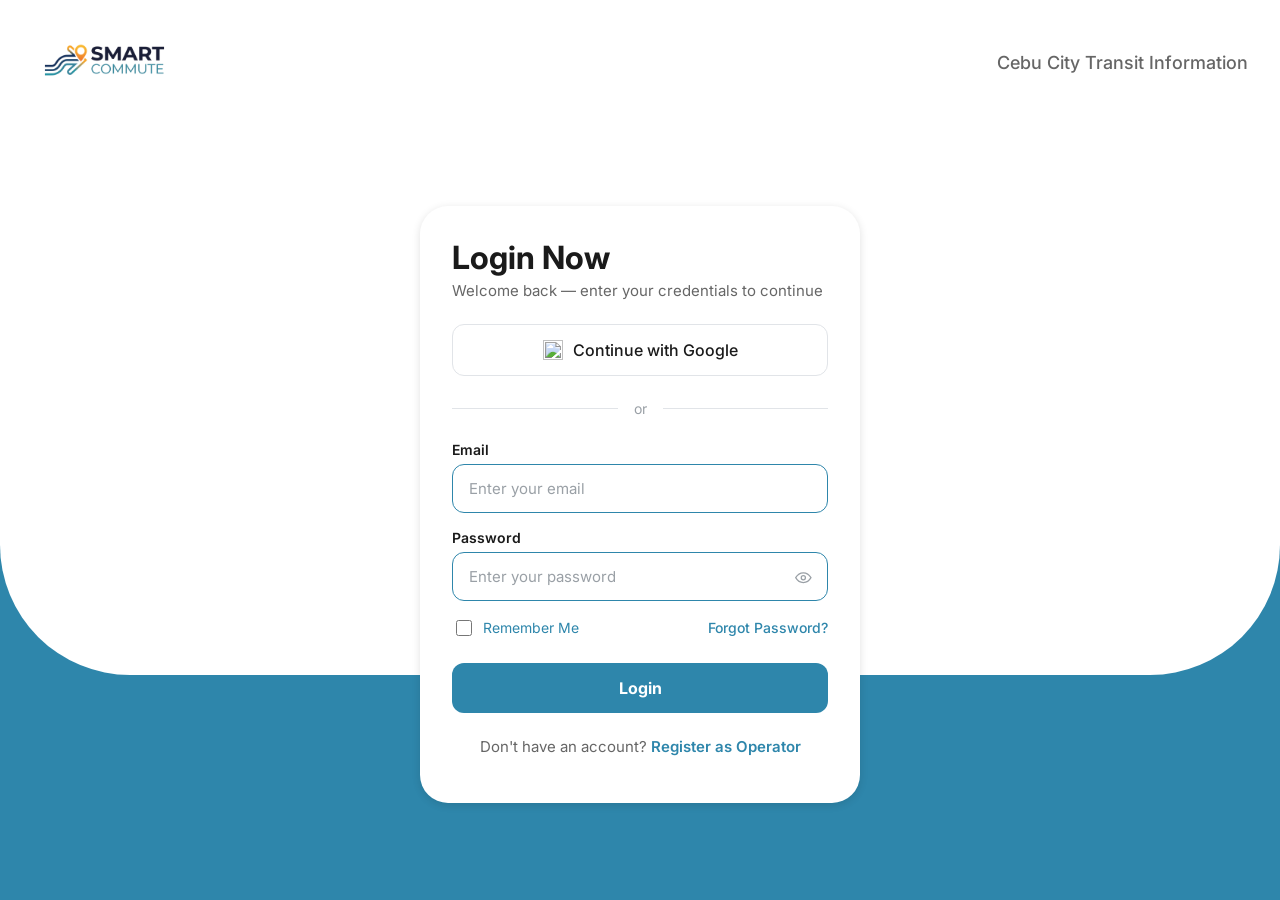
==== web_portal/index.html @ 628d9b02 "Login and Register for app and web updates" ====
<!DOCTYPE html>
<html lang="en">
<head>
  <meta charset="UTF-8" />
  <meta name="viewport" content="width=device-width, initial-scale=1.0" />
  <title>Smart Commute — Web Portal</title>

  <link rel="stylesheet" href="css/theme.css" />
  <link rel="stylesheet" href="css/components.css" />
  <link rel="stylesheet" href="css/layout.css" />
  <link rel="stylesheet" href="css/modal.css" />
</head>
<body>
  <!-- The mock router (js/router.js) renders the current screen into here. -->
  <div id="app"></div>

  <!-- Constants + Francis (Velez) auth mocks — never inlined in index.html -->
  <script src="js/constants/icons.js"></script>
  <script src="js/services/authModule.js"></script>

  <!-- Reusable builders first -->
  <script src="js/components.js"></script>
  <script src="js/router.js"></script>
  <script src="js/modal.js"></script>

  <!-- Each view file self-registers with Router.register(...) when loaded.
       Forgot Password + Verify OTP are a popup (js/modal.js), not routes —
       see js/views/authPopup.js, opened from login.js. -->
  <script src="js/views/login.js"></script>
  <script src="js/views/register.js"></script>
  <script src="js/views/authPopup.js"></script>

  <!-- Shared helpers + Router.start() — must load last -->
  <script src="js/main.js"></script>
</body>
</html>
---- web_portal/css/theme.css ----
/* css/theme.css
 *
 * Emae D. Calonia — E1. Visual Style Guide, ported to CSS custom properties.
 * Source: SmartCommute_System_Layout.docx §E1 (config/theme_config.dart + css/main.css)
 *
 * This is the single source of truth for color / type / radius / spacing /
 * shadow tokens across the web portal. Component and layout CSS should
 * reference var(--...) here rather than hard-coding values.
 */

@font-face {
  font-family: 'Inter';
  src: url('../assets/fonts/InterVariable.ttf') format('truetype-variations');
  font-weight: 100 900; /* variable font: one file covers every weight we use */
  font-style: normal;
  font-display: swap;
}

:root {
  /* --- Color tokens ---
     Pixel-sampled directly from Web_Login.png / Web_Forgot_Password.png /
     Web_Enter_OTP.png / Web_Error.png / the source logo file — not eyeballed,
     not carried over from the §E1 doc token guesses (which were off). */
  --color-primary: #1A3C6E;      /* Deep Navy — Visual Style Guide */
  --color-secondary: #2E86AB;    /* Teal Blue — Visual Style Guide */
  --color-accent: #F5A623;       /* Amber — Visual Style Guide */
  --color-success: #27AE60;      /* Not present in these 4 screens; kept from §E1 doc pending a real sample */
  --color-error: #D72F33;        /* Sampled from Web_Error.png error text */
  --color-error-bg: #FEE2E1;     /* Sampled from Web_Error.png error banner background */

  --color-bg-ice-blue: #EBF4FA;
  --color-bg-white: #FFFFFF;
  --color-bg-page-gray: #CFCFCF; /* Sampled from the Forgot Password / Verify OTP panel background */

  --color-text-primary: #1A1A1A;   /* Sampled from "Login Now" / "Register Now" titles */
  --color-text-secondary: #666666; /* Sampled from subtitle + tagline text (avg of #6B6A6A / #5C5C5C) */
  --color-border: var(--color-secondary);

  /* --- Typography (E1: Font (Web) = Inter, 400/600/700) --- */
  --font-family: 'Inter', -apple-system, BlinkMacSystemFont, 'Segoe UI', sans-serif;

  /* --- Radius tokens ---
     NOTE: documented spec says 12px cards / 8px buttons / 24px chips, but the
     finalized Web_* mockups render a larger card radius (~28px) and a
     moderate (not full-pill) button radius (~12px) — this file follows the
     mockups; flag to the team so §E1 can be reconciled either direction. */
  --radius-card: 28px;
  --radius-button: 12px;
  --radius-chip: 24px;

  /* --- Spacing (8px grid) --- */
  --space-xs: 8px;
  --space-sm: 16px;
  --space-md: 24px;
  --space-lg: 32px;
  --space-xl: 48px;

  /* --- Elevation (E1: 0 2px 8px rgba(0,0,0,0.12)) --- */
  --shadow-card: 0 2px 8px rgba(0, 0, 0, 0.12);
}

* {
  box-sizing: border-box;
}

html, body {
  margin: 0;
  padding: 0;
  height: 100%;
  font-family: var(--font-family);
  color: var(--color-text-primary);
  background: var(--color-bg-white);
}

#app {
  min-height: 100vh;
}

a {
  color: var(--color-secondary);
  text-decoration: none;
}

a:hover {
  text-decoration: underline;
}

button {
  font-family: var(--font-family);
  cursor: pointer;
}

input {
  font-family: var(--font-family);
}
---- web_portal/css/components.css ----
/* css/components.css
 *
 * Reusable component styles for the auth screens. These are the web-portal
 * equivalent of Emae's Flutter widget catalog (§E3), but scoped to what the
 * Login/Register/Forgot-Password/Verify-OTP screens actually need — the
 * official §E3 (11 widgets: VehicleMarker, RouteCard, ETAPanel, ...) and §E4
 * (12 Operator/Admin portal components: Fleet Map Panel, User Management
 * Table, ...) catalogs are both for screens outside this request's scope
 * (map/fleet/admin dashboards), so they aren't reproduced here — building
 * fake versions of e.g. VehicleMarker for a login page wouldn't mean
 * anything. What's below is param-only / stateless-by-default the same way
 * those widgets are: no fetch calls live inside any of these classes or the
 * JS builder functions in js/components.js.
 */

/* ---------- Brand header (logo + tagline) ---------- */

.brand-header {
  display: flex;
  align-items: center;
  justify-content: space-between;
  padding: var(--space-md) var(--space-lg);
}

.brand-header__lockup {
  display: flex;
  align-items: center;
  gap: 10px;
}

.brand-mark {
  width: 72px;
  height: 52px;
  display: block;
}

.brand-wordmark {
  display: flex;
  flex-direction: column;
  line-height: 0.95;
}

.brand-wordmark__smart {
  font-weight: 800;
  color: var(--color-primary);
  font-size: 22px;
  letter-spacing: 0.2px;
}

.brand-wordmark__commute {
  font-weight: 600;
  color: var(--color-secondary);
  font-size: 15px;
  letter-spacing: 0.6px;
}

.brand-header__logo {
  height: 76px;
  width: auto;
  display: block;
}

.brand-header__tagline {
  color: var(--color-text-secondary);
  font-size: 18px;
  font-weight: 500;
  text-align: right;
  max-width: 42%;
}

/* ---------- Card ---------- */

.auth-card {
  position: relative;
  z-index: 2;
  width: 100%;
  max-width: 440px;
  background: var(--color-bg-white);
  border-radius: var(--radius-card);
  box-shadow: var(--shadow-card);
  padding: var(--space-lg);
  margin: 0 auto;
}

.auth-card--register {
  max-width: 480px;
}

.google-g {
  width: 20px;
  height: 20px;
  display: block;
}

.sc-icon {
  display: inline-flex;
  width: 1.25em;
  height: 1.25em;
}

.sc-icon svg {
  width: 100%;
  height: 100%;
}

.google-account-chip {
  display: flex;
  align-items: center;
  gap: 12px;
  border: 1.5px solid #E1E4E8;
  border-radius: 14px;
  padding: 10px 14px;
  margin-bottom: var(--space-md);
}

.google-account-chip__text {
  display: flex;
  flex-direction: column;
  flex: 1;
  min-width: 0;
  text-align: left;
}

.google-account-chip__text span {
  font-size: 12px;
  color: var(--color-text-secondary);
}

.google-account-chip__text strong {
  font-size: 14px;
  color: var(--color-text-primary);
}

.modal-close {
  position: absolute;
  top: 16px;
  right: 16px;
  border: none;
  background: none;
  color: var(--color-secondary);
  padding: 4px;
  display: flex;
}

.modal-close .sc-icon {
  width: 22px;
  height: 22px;
}

.auth-card__title {
  font-size: 32px;
  font-weight: 700;
  margin: 0 0 4px;
  color: var(--color-text-primary);
}

.auth-card__subtitle {
  color: var(--color-text-secondary);
  font-size: 15px;
  margin: 0 0 var(--space-md);
}

/* Centered variant used by ForgotPassword / VerifyOtp (icon badge + heading) */
.auth-card--centered {
  text-align: center;
}

.popup-icon {
  width: 64px;
  height: 64px;
  color: var(--color-accent);
  display: flex;
  align-items: center;
  justify-content: center;
  margin: 0 auto var(--space-sm);
}

.popup-icon svg {
  width: 100%;
  height: 100%;
}

.popup-icon .sc-icon {
  width: 56px;
  height: 56px;
}

/* ---------- Inputs ---------- */

.field-group {
  margin-bottom: var(--space-sm);
  text-align: left;
}

.field-group__label {
  display: block;
  font-size: 14px;
  font-weight: 600;
  margin-bottom: 6px;
  color: var(--color-text-primary);
}

.field-group__input-wrap {
  position: relative;
}

.field-input {
  width: 100%;
  padding: 14px 16px;
  border: 1.5px solid var(--color-border);
  border-radius: var(--radius-button);
  font-size: 15px;
  color: var(--color-text-primary);
  background: var(--color-bg-white);
  outline: none;
  transition: border-color 0.15s ease;
}

.field-input:focus {
  border-color: var(--color-primary);
}

.field-input::placeholder {
  color: #9AA0A6;
}

.field-input--with-toggle {
  padding-right: 44px;
}

.field-toggle {
  position: absolute;
  right: 12px;
  top: 50%;
  transform: translateY(-50%);
  background: none;
  border: none;
  padding: 4px;
  color: #9AA0A6;
  display: flex;
}

.field-toggle svg {
  width: 20px;
  height: 20px;
}

/* Two-column row (First name / Last name) */
.field-row {
  display: flex;
  gap: var(--space-sm);
}

.field-row .field-group {
  flex: 1;
  min-width: 0;
}

/* ---------- Buttons ---------- */

.btn {
  display: flex;
  align-items: center;
  justify-content: center;
  gap: 10px;
  width: 100%;
  padding: 15px 20px;
  border-radius: var(--radius-button);
  font-size: 16px;
  font-weight: 700;
  border: none;
  transition: filter 0.15s ease;
}

.btn:hover {
  filter: brightness(0.95);
}

.btn-primary {
  background: var(--color-secondary);
  color: #fff;
}

.btn-outline {
  background: #fff;
  color: var(--color-text-secondary);
  border: 1.5px solid #E1E4E8;
  font-weight: 500;
}

.btn-google {
  background: #fff;
  border: 1.5px solid #E1E4E8;
  color: var(--color-text-primary);
  font-weight: 500;
}

.btn-google svg {
  width: 20px;
  height: 20px;
}

/* ---------- "or" divider ---------- */

.or-divider {
  display: flex;
  align-items: center;
  gap: var(--space-sm);
  margin: var(--space-md) 0;
  color: #9AA0A6;
  font-size: 14px;
}

.or-divider::before,
.or-divider::after {
  content: '';
  flex: 1;
  height: 1px;
  background: #E1E4E8;
}

/* ---------- Error banner ---------- */

.error-banner {
  display: flex;
  align-items: center;
  gap: 10px;
  background: var(--color-error-bg);
  color: var(--color-error);
  border-radius: var(--radius-button);
  padding: 12px 16px;
  font-size: 14px;
  margin: var(--space-sm) 0;
}

/* Higher specificity than `.error-banner` alone so the native `hidden`
   attribute (toggled via el.hidden = true/false in main.js) actually wins
   instead of being silently overridden by the display:flex above. */
.error-banner[hidden] {
  display: none;
}

.error-banner svg {
  width: 18px;
  height: 18px;
  flex-shrink: 0;
}

/* ---------- Options row (Remember me / Forgot password) ---------- */

.options-row {
  display: flex;
  align-items: center;
  justify-content: space-between;
  margin-bottom: var(--space-md);
  font-size: 14px;
}

.checkbox-label {
  display: flex;
  align-items: center;
  gap: 8px;
  color: var(--color-secondary);
  cursor: pointer;
}

.checkbox-label input {
  width: 16px;
  height: 16px;
  accent-color: var(--color-secondary);
}

.link-inline {
  color: var(--color-secondary);
  font-weight: 500;
}

/* ---------- Bottom link row ("Don't have an account? Register") ---------- */

.bottom-link-row {
  text-align: center;
  margin-top: var(--space-md);
  color: var(--color-text-secondary);
  font-size: 15px;
}

.bottom-link-row a {
  font-weight: 600;
}

/* Stacked button group (e.g. Send OTP + Cancel, Verify OTP + Back) */
.btn-stack {
  display: flex;
  flex-direction: column;
  gap: var(--space-sm);
}

/* Utility */
.mt-sm { margin-top: var(--space-sm); }
.mt-md { margin-top: var(--space-md); }
---- web_portal/css/layout.css ----
/* css/layout.css
 *
 * Page-level layout: the two-tone (light top / teal bottom, big rounded
 * corner cut) background used behind every auth screen, plus the centered
 * card that straddles the boundary — matching Web_Login / Web_Register
 * (full-bleed) and Web_Forgot_Password / Web_Enter_OTP (inset "windowed"
 * frame with drop shadow) mockups.
 */

.auth-page {
  min-height: 100vh;
  display: flex;
  flex-direction: column;
}

/* ---------- Full-bleed variant: Login / Register ---------- */

.split-bg {
  position: relative;
  flex: 1;
  display: flex;
  flex-direction: column;
  background: var(--color-secondary);
  overflow: hidden;
}

.split-bg__top {
  position: absolute;
  inset: 0;
  height: 75%; /* pixel-measured: boundary sits at 74.8% of full page height */
  background: var(--color-bg-white);
  /* Pixel-measured: BOTH bottom corners get a modest rounded cut (the curve
     fully resolves within ~5% of the width from each edge) — not one large
     radius on the left only. */
  border-bottom-left-radius: 130px;
  border-bottom-right-radius: 130px;
}

.split-bg__content {
  position: relative;
  z-index: 1;
  flex: 1;
  display: flex;
  flex-direction: column;
}

.split-bg__center {
  flex: 1;
  display: flex;
  align-items: center;
  justify-content: center;
  padding: var(--space-lg) var(--space-md) var(--space-xl);
}

/* ---------- Responsive ---------- */

@media (max-width: 640px) {
  .brand-header {
    padding: var(--space-sm);
  }

  .brand-header__tagline {
    font-size: 15px;
  }

  .auth-card {
    padding: var(--space-md);
    border-radius: 20px;
  }

  .split-bg__top {
    border-bottom-left-radius: 60px;
    border-bottom-right-radius: 60px;
  }
}
---- web_portal/css/modal.css ----
/* css/modal.css
 *
 * Forgot Password and Verify OTP are a single popup flow launched from the
 * Login page (not separate routed pages) — a plain white card (reusing
 * .auth-card from components.css) floating over a dimmed backdrop, matching
 * the reference popup screenshots. This file adds the fixed-position
 * backdrop + centering; .modal-shell itself carries the .auth-card class so
 * it picks up that styling directly rather than duplicating it here.
 */

.modal-backdrop {
  position: fixed;
  inset: 0;
  background: rgba(12, 22, 32, 0.55);
  display: flex;
  align-items: center;
  justify-content: center;
  padding: var(--space-md);
  z-index: 1000;
  animation: modal-fade-in 0.15s ease;
}

@keyframes modal-fade-in {
  from { opacity: 0; }
  to { opacity: 1; }
}

.modal-shell {
  position: relative;
  max-height: 92vh;
  overflow-y: auto;
  width: min(440px, 100%);
}

@media (max-width: 640px) {
  .modal-shell {
    border-radius: 20px;
  }
}
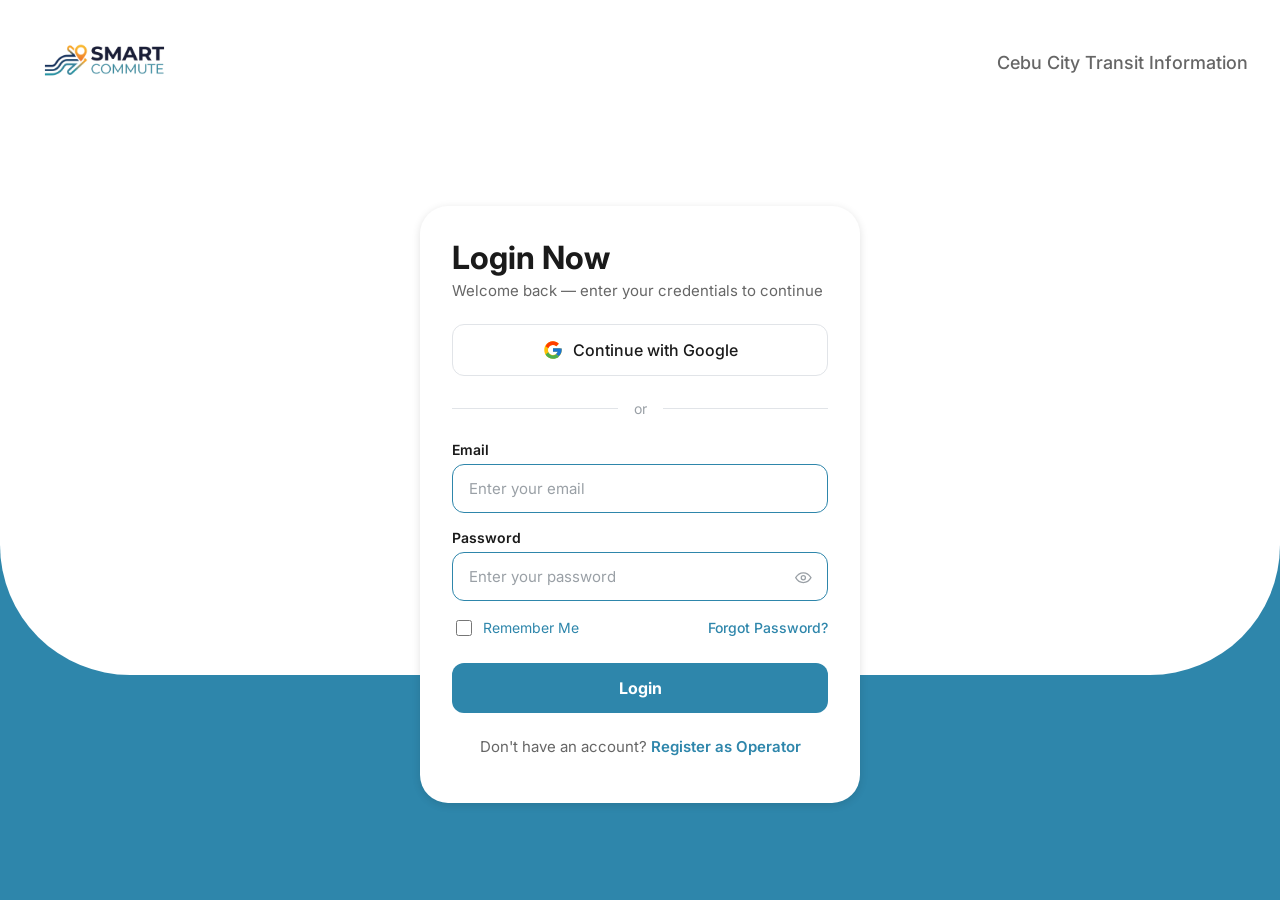
==== commit e369920d: "All Layout of Admin Dashboard and Google login and Register Debug" ====
--- a/web_portal/index.html
+++ b/web_portal/index.html
@@ -15,7 +15,11 @@
   <div id="app"></div>
 
   <!-- Constants + Francis (Velez) auth mocks — never inlined in index.html -->
+  <script src="js/config.js"></script>
   <script src="js/constants/icons.js"></script>
+  <script src="js/services/session.js"></script>
+  <script src="js/services/apiClient.js"></script>
+  <script src="js/services/googleAuth.js"></script>
   <script src="js/services/authModule.js"></script>
 
   <!-- Reusable builders first -->
--- a/web_portal/css/components.css
+++ b/web_portal/css/components.css
@@ -295,6 +295,26 @@
   font-weight: 500;
 }
 
+/* Invisible Google (GIS) button stretched over .btn-google — see js/services/googleAuth.js */
+.google-signin {
+  position: relative;
+}
+
+.google-signin__overlay {
+  position: absolute;
+  top: 0;
+  left: 0;
+  width: 400px;
+  height: 44px;
+  overflow: hidden;
+  opacity: 0;
+  transform-origin: 0 0;
+}
+
+.google-signin:hover .btn-google {
+  background: #F7F8FA;
+}
+
 .btn-google svg {
   width: 20px;
   height: 20px;
@@ -340,6 +360,21 @@
   display: none;
 }
 
+.error-banner__text {
+  flex: 1;
+  min-width: 0;
+  line-height: 1.4;
+}
+
+.error-banner .sc-icon {
+  flex-shrink: 0;
+}
+
+.error-banner--success {
+  background: #E8F5EE;
+  color: #0F7A4D;
+}
+
 .error-banner svg {
   width: 18px;
   height: 18px;
--- a/web_portal/css/layout.css
+++ b/web_portal/css/layout.css
@@ -73,3 +73,46 @@
     border-bottom-right-radius: 60px;
   }
 }
+
+/* Short laptop screens (e.g. 1366×768, 1280×720): tighten vertical spacing
+   so the Login card fits without scrolling. Register still scrolls — it is
+   a long form by design. */
+@media (max-height: 820px) and (min-width: 641px) {
+  .brand-header {
+    padding-top: var(--space-sm);
+    padding-bottom: 0;
+  }
+
+  .brand-header__logo {
+    height: 60px;
+  }
+
+  .split-bg__center {
+    padding: var(--space-xs) var(--space-md) var(--space-md);
+  }
+
+  .auth-card {
+    padding: var(--space-md) var(--space-lg);
+  }
+
+  .auth-card__title {
+    font-size: 28px;
+  }
+
+  .or-divider {
+    margin: var(--space-sm) 0;
+  }
+
+  .field-group {
+    margin-bottom: 12px;
+  }
+
+  .btn {
+    padding-top: 12px;
+    padding-bottom: 12px;
+  }
+
+  .options-row {
+    margin-bottom: var(--space-sm);
+  }
+}
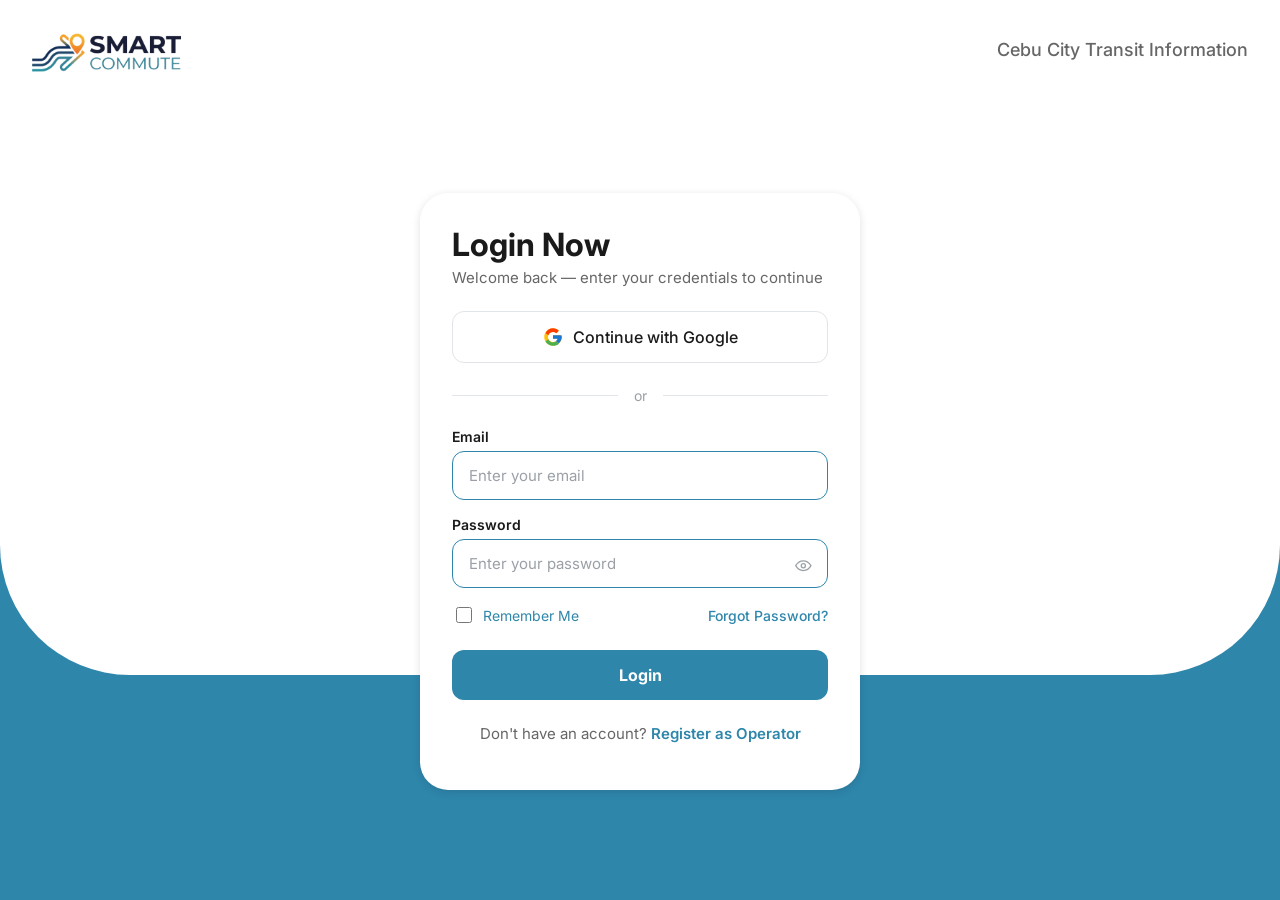
==== commit fd1e6ee1: "Logo tabs" ====
--- a/web_portal/index.html
+++ b/web_portal/index.html
@@ -4,6 +4,8 @@
   <meta charset="UTF-8" />
   <meta name="viewport" content="width=device-width, initial-scale=1.0" />
   <title>Smart Commute — Web Portal</title>
+  <link rel="icon" type="image/png" href="assets/icons/favicon.png" />
+  <link rel="apple-touch-icon" href="assets/icons/apple-touch-icon.png" />
 
   <link rel="stylesheet" href="css/theme.css" />
   <link rel="stylesheet" href="css/components.css" />
@@ -26,6 +28,7 @@
   <script src="js/components.js"></script>
   <script src="js/router.js"></script>
   <script src="js/modal.js"></script>
+  <script src="js/legal.js"></script>
 
   <!-- Each view file self-registers with Router.register(...) when loaded.
        Forgot Password + Verify OTP are a popup (js/modal.js), not routes —
--- a/web_portal/css/components.css
+++ b/web_portal/css/components.css
@@ -54,10 +54,28 @@
   letter-spacing: 0.6px;
 }
 
+/* Same size as the admin / operator sidebar logo (css/admin.css). Those
+   pages scale everything with the screen (html.admin-root sets 1rem to
+   clamp(12px, min(0.8333vw, 1.4815vh), 16px)), so this uses that same unit
+   rather than this page's fixed 16px rem. The sidebar logo is 88% of the
+   sidebar's inner width: 17.82 of those units, 14.96 at <= 1500px.
+   The PNG has blank space around the artwork (~14% of its width above,
+   ~17% below, ~9% at the left); negative margins trim it like the sidebar
+   does, and line the artwork up with the page edge. */
 .brand-header__logo {
-  height: 76px;
-  width: auto;
+  --admin-rem: clamp(12px, min(0.8333vw, 1.4815vh), 16px);
+  --logo-width: calc(17.82 * var(--admin-rem));
+  width: var(--logo-width);
+  height: auto;
   display: block;
+  margin: calc(var(--logo-width) * -0.09) 0 calc(var(--logo-width) * -0.15)
+    calc(var(--logo-width) * -0.089);
+}
+
+@media (max-width: 1500px) {
+  .brand-header__logo {
+    --logo-width: calc(14.96 * var(--admin-rem));
+  }
 }
 
 .brand-header__tagline {
@@ -433,3 +451,94 @@
 /* Utility */
 .mt-sm { margin-top: var(--space-sm); }
 .mt-md { margin-top: var(--space-md); }
+
+/* ---------- Consent checkbox (Register + Complete your Profile) ---------- */
+
+.consent-row {
+  display: flex;
+  align-items: flex-start;
+  gap: 10px;
+  margin: 4px 0 var(--space-md);
+  color: var(--color-secondary);
+  font-size: 14px;
+  line-height: 1.45;
+  text-align: left;
+}
+
+.consent-row input {
+  flex-shrink: 0;
+  width: 16px;
+  height: 16px;
+  margin: 2px 0 0;
+  accent-color: var(--color-secondary);
+  cursor: pointer;
+}
+
+.consent-row label {
+  cursor: pointer;
+}
+
+.consent-link {
+  border: none;
+  background: none;
+  padding: 0;
+  font: inherit;
+  font-weight: 700;
+  color: var(--color-secondary);
+  cursor: pointer;
+}
+
+.consent-link:hover,
+.consent-link:focus-visible {
+  text-decoration: underline;
+}
+
+/* ---------- User Agreement / Privacy Policy popup (js/legal.js) ---------- */
+
+/* Above the Complete your Profile popup, which it can open on top of. */
+.modal-backdrop--legal {
+  z-index: 1100;
+}
+
+.legal-doc.modal-shell {
+  width: min(600px, 100%);
+  max-width: 600px;
+  text-align: left;
+}
+
+.legal-doc:focus {
+  outline: none;
+}
+
+.legal-doc__title {
+  font-size: 28px;
+  padding-right: 32px; /* clear the close button */
+}
+
+.legal-doc__updated {
+  margin: 0 0 var(--space-sm);
+  color: var(--color-text-secondary);
+  font-size: 13px;
+}
+
+.legal-doc__body {
+  color: var(--color-text-primary);
+  font-size: 14px;
+  line-height: 1.6;
+  margin-bottom: var(--space-md);
+}
+
+.legal-doc__body h2 {
+  margin: var(--space-sm) 0 4px;
+  font-size: 16px;
+  font-weight: 600;
+}
+
+.legal-doc__body ul {
+  margin: 0;
+  padding-left: 20px;
+}
+
+.legal-doc__body li + li {
+  margin-top: 4px;
+}
--- a/web_portal/css/layout.css
+++ b/web_portal/css/layout.css
@@ -59,6 +59,10 @@
     padding: var(--space-sm);
   }
 
+  .brand-header__logo {
+    --logo-width: 11rem;
+  }
+
   .brand-header__tagline {
     font-size: 15px;
   }
@@ -81,10 +85,6 @@
   .brand-header {
     padding-top: var(--space-sm);
     padding-bottom: 0;
-  }
-
-  .brand-header__logo {
-    height: 60px;
   }
 
   .split-bg__center {
